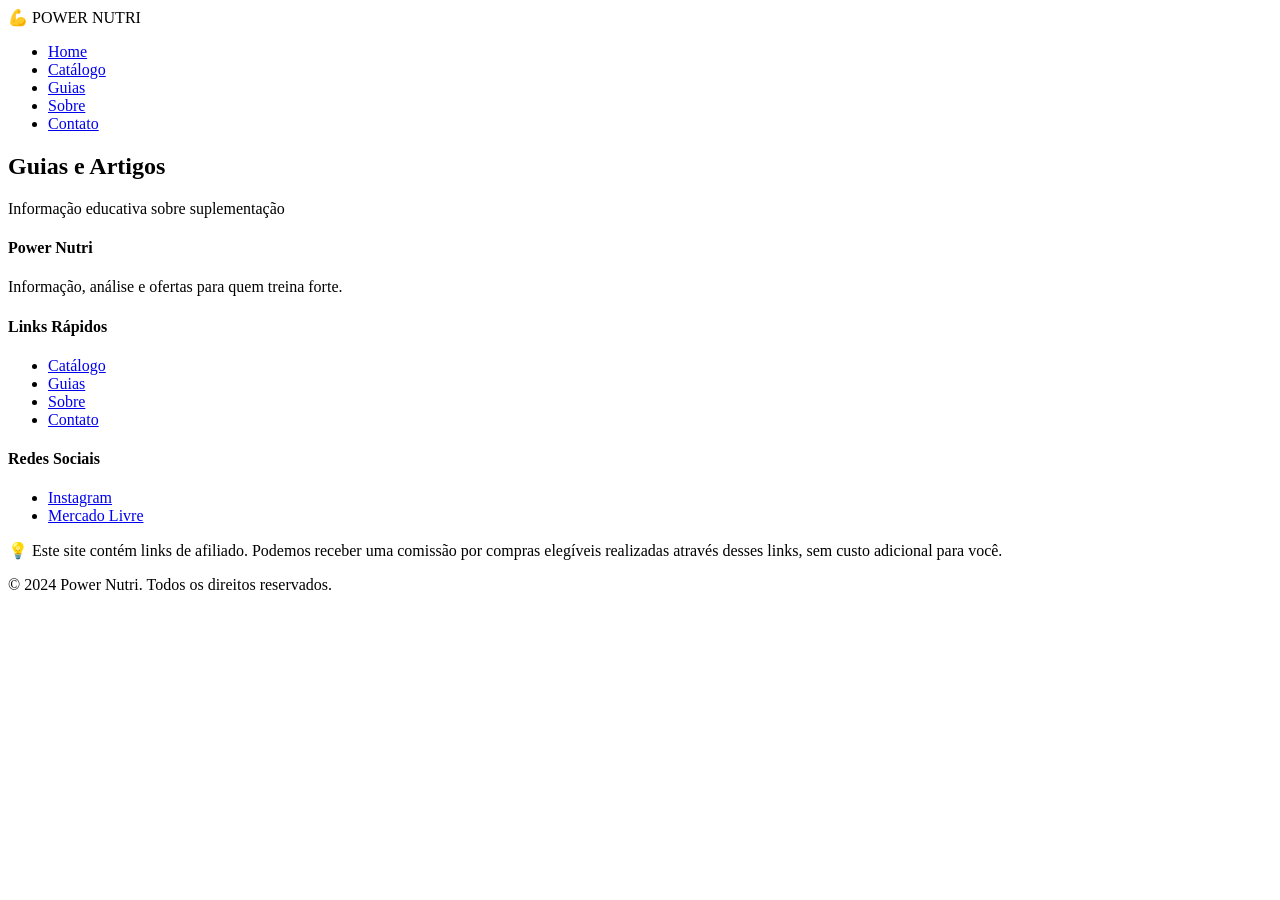
==== blog.html @ 1f54824e "Power Nutri - Segunda Versao V2" ====
<!DOCTYPE html>
<html lang="pt-BR">
<head>
    <meta charset="UTF-8">
    <meta name="viewport" content="width=device-width, initial-scale=1.0">
    <meta name="description" content="Blog Power Nutri - Guias, artigos e dicas sobre suplementação e performance.">
    <title>Blog | Power Nutri</title>
    <link rel="stylesheet" href="css/style.css">
</head>
<body>
    <!-- NAVBAR -->
    <nav class="navbar">
        <div class="nav-container">
            <div class="logo">
                <span>💪 POWER NUTRI</span>
            </div>
            
            <ul class="nav-menu">
                <li><a href="index.html">Home</a></li>
                <li><a href="catalogo.html">Catálogo</a></li>
                <li><a href="blog.html">Guias</a></li>
                <li><a href="sobre.html">Sobre</a></li>
                <li><a href="contato.html" class="btn-cta">Contato</a></li>
            </ul>
            
            <div class="hamburger" id="hamburger">
                <span></span>
                <span></span>
                <span></span>
            </div>
        </div>
    </nav>

    <!-- HEADER -->
    <section class="page-header">
        <div class="container">
            <h1>Guias e Artigos</h1>
            <p>Informação educativa sobre suplementação</p>
        </div>
    </section>

    <!-- CONTEÚDO -->
    <section class="page-content">
        <div id="artigo-completo">
            <!-- Preenchido por JavaScript -->
        </div>
    </section>

    <!-- FOOTER -->
    <footer class="footer">
        <div class="container">
            <div class="footer-content">
                <div class="footer-section">
                    <h4>Power Nutri</h4>
                    <p>Informação, análise e ofertas para quem treina forte.</p>
                </div>
                <div class="footer-section">
                    <h4>Links Rápidos</h4>
                    <ul>
                        <li><a href="catalogo.html">Catálogo</a></li>
                        <li><a href="blog.html">Guias</a></li>
                        <li><a href="sobre.html">Sobre</a></li>
                        <li><a href="contato.html">Contato</a></li>
                    </ul>
                </div>
                <div class="footer-section">
                    <h4>Redes Sociais</h4>
                    <ul>
                        <li><a href="https://instagram.com" target="_blank">Instagram</a></li>
                        <li><a href="https://mercadolivre.com.br" target="_blank">Mercado Livre</a></li>
                    </ul>
                </div>
            </div>
            
            <div class="footer-bottom">
                <p class="aviso-afiliado">💡 Este site contém links de afiliado. Podemos receber uma comissão por compras elegíveis realizadas através desses links, sem custo adicional para você.</p>
                <p>&copy; 2024 Power Nutri. Todos os direitos reservados.</p>
            </div>
        </div>
    </footer>

    <script src="js/produtos.js"></script>
    <script src="js/main.js"></script>
    <script>
        renderizarArtigoCompleto();
    </script>
</body>
</html>
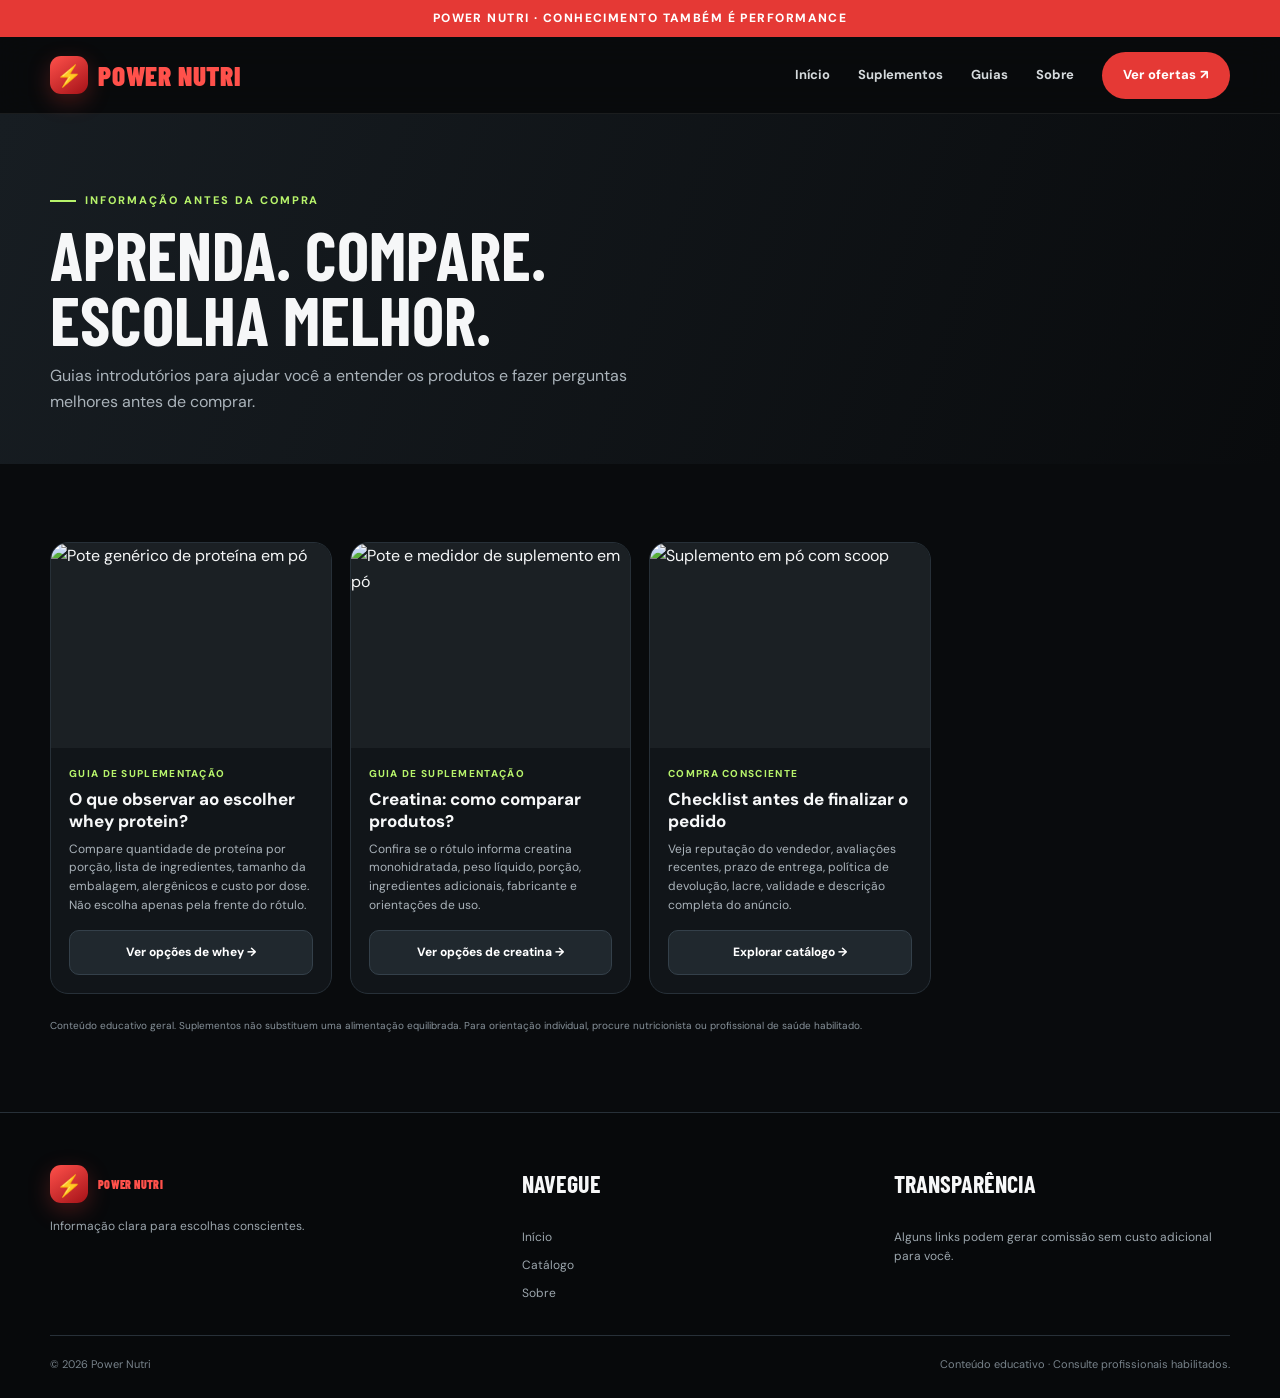
==== commit ff2494a2: "Redesign Power Nutri educational guides page" ====
--- a/blog.html
+++ b/blog.html
@@ -1,88 +1 @@
-<!DOCTYPE html>
-<html lang="pt-BR">
-<head>
-    <meta charset="UTF-8">
-    <meta name="viewport" content="width=device-width, initial-scale=1.0">
-    <meta name="description" content="Blog Power Nutri - Guias, artigos e dicas sobre suplementação e performance.">
-    <title>Blog | Power Nutri</title>
-    <link rel="stylesheet" href="css/style.css">
-</head>
-<body>
-    <!-- NAVBAR -->
-    <nav class="navbar">
-        <div class="nav-container">
-            <div class="logo">
-                <span>💪 POWER NUTRI</span>
-            </div>
-            
-            <ul class="nav-menu">
-                <li><a href="index.html">Home</a></li>
-                <li><a href="catalogo.html">Catálogo</a></li>
-                <li><a href="blog.html">Guias</a></li>
-                <li><a href="sobre.html">Sobre</a></li>
-                <li><a href="contato.html" class="btn-cta">Contato</a></li>
-            </ul>
-            
-            <div class="hamburger" id="hamburger">
-                <span></span>
-                <span></span>
-                <span></span>
-            </div>
-        </div>
-    </nav>
-
-    <!-- HEADER -->
-    <section class="page-header">
-        <div class="container">
-            <h1>Guias e Artigos</h1>
-            <p>Informação educativa sobre suplementação</p>
-        </div>
-    </section>
-
-    <!-- CONTEÚDO -->
-    <section class="page-content">
-        <div id="artigo-completo">
-            <!-- Preenchido por JavaScript -->
-        </div>
-    </section>
-
-    <!-- FOOTER -->
-    <footer class="footer">
-        <div class="container">
-            <div class="footer-content">
-                <div class="footer-section">
-                    <h4>Power Nutri</h4>
-                    <p>Informação, análise e ofertas para quem treina forte.</p>
-                </div>
-                <div class="footer-section">
-                    <h4>Links Rápidos</h4>
-                    <ul>
-                        <li><a href="catalogo.html">Catálogo</a></li>
-                        <li><a href="blog.html">Guias</a></li>
-                        <li><a href="sobre.html">Sobre</a></li>
-                        <li><a href="contato.html">Contato</a></li>
-                    </ul>
-                </div>
-                <div class="footer-section">
-                    <h4>Redes Sociais</h4>
-                    <ul>
-                        <li><a href="https://instagram.com" target="_blank">Instagram</a></li>
-                        <li><a href="https://mercadolivre.com.br" target="_blank">Mercado Livre</a></li>
-                    </ul>
-                </div>
-            </div>
-            
-            <div class="footer-bottom">
-                <p class="aviso-afiliado">💡 Este site contém links de afiliado. Podemos receber uma comissão por compras elegíveis realizadas através desses links, sem custo adicional para você.</p>
-                <p>&copy; 2024 Power Nutri. Todos os direitos reservados.</p>
-            </div>
-        </div>
-    </footer>
-
-    <script src="js/produtos.js"></script>
-    <script src="js/main.js"></script>
-    <script>
-        renderizarArtigoCompleto();
-    </script>
-</body>
-</html>
+<!doctype html><html lang="pt-BR"><head><meta charset="utf-8"><meta name="viewport" content="width=device-width,initial-scale=1"><title>Guias de Suplementação | Power Nutri</title><meta name="description" content="Conteúdo educativo para entender whey protein, creatina e escolhas conscientes de suplementos."><link rel="stylesheet" href="style.css"></head><body><div class="announcement">POWER NUTRI · CONHECIMENTO TAMBÉM É PERFORMANCE</div><header class="site-header"><div class="container nav-wrap"><a class="brand" href="index.html"><span class="brand-mark">⚡</span><span>POWER <span>NUTRI</span></span></a><button class="menu-toggle" aria-label="Abrir menu" aria-expanded="false">☰</button><nav class="nav-links"><a href="index.html">Início</a><a href="catalogo.html">Suplementos</a><a href="blog.html">Guias</a><a href="sobre.html">Sobre</a><a class="nav-cta" href="catalogo.html">Ver ofertas ↗</a></nav></div></header><main><section class="catalog-hero"><div class="container"><span class="eyebrow">Informação antes da compra</span><h1>APRENDA. COMPARE.<br>ESCOLHA MELHOR.</h1><p class="section-subtitle">Guias introdutórios para ajudar você a entender os produtos e fazer perguntas melhores antes de comprar.</p></div></section><section class="section"><div class="container"><div class="product-grid"><article class="product-card"><div class="product-photo"><img src="https://images.unsplash.com/photo-1693996045300-521e9d08cabc?auto=format&fit=crop&w=900&q=82" alt="Pote genérico de proteína em pó" loading="lazy"></div><div class="product-info"><span class="product-brand">GUIA DE SUPLEMENTAÇÃO</span><h2 class="product-name">O que observar ao escolher whey protein?</h2><p class="product-desc">Compare quantidade de proteína por porção, lista de ingredientes, tamanho da embalagem, alergênicos e custo por dose. Não escolha apenas pela frente do rótulo.</p><a class="product-cta" href="catalogo.html">Ver opções de whey →</a></div></article><article class="product-card"><div class="product-photo"><img src="https://images.unsplash.com/photo-1704650311481-a3cd10c5b3fb?auto=format&fit=crop&w=900&q=82" alt="Pote e medidor de suplemento em pó" loading="lazy"></div><div class="product-info"><span class="product-brand">GUIA DE SUPLEMENTAÇÃO</span><h2 class="product-name">Creatina: como comparar produtos?</h2><p class="product-desc">Confira se o rótulo informa creatina monohidratada, peso líquido, porção, ingredientes adicionais, fabricante e orientações de uso.</p><a class="product-cta" href="catalogo.html?categoria=creatina">Ver opções de creatina →</a></div></article><article class="product-card"><div class="product-photo"><img src="https://images.unsplash.com/photo-1704650311481-a3cd10c5b3fb?auto=format&fit=crop&w=900&q=82" alt="Suplemento em pó com scoop" loading="lazy"></div><div class="product-info"><span class="product-brand">COMPRA CONSCIENTE</span><h2 class="product-name">Checklist antes de finalizar o pedido</h2><p class="product-desc">Veja reputação do vendedor, avaliações recentes, prazo de entrega, política de devolução, lacre, validade e descrição completa do anúncio.</p><a class="product-cta" href="catalogo.html">Explorar catálogo →</a></div></article></div><p class="image-disclaimer" style="margin-top:24px">Conteúdo educativo geral. Suplementos não substituem uma alimentação equilibrada. Para orientação individual, procure nutricionista ou profissional de saúde habilitado.</p></div></section></main><footer class="footer"><div class="container"><div class="footer-grid"><div><a class="brand" href="index.html"><span class="brand-mark">⚡</span><span>POWER <span>NUTRI</span></span></a><p style="margin-top:14px">Informação clara para escolhas conscientes.</p></div><div><h3>Navegue</h3><div class="footer-links"><a href="index.html">Início</a><a href="catalogo.html">Catálogo</a><a href="sobre.html">Sobre</a></div></div><div><h3>Transparência</h3><p>Alguns links podem gerar comissão sem custo adicional para você.</p></div></div><div class="footer-bottom"><span>© 2026 Power Nutri</span><span>Conteúdo educativo · Consulte profissionais habilitados.</span></div></div></footer><script src="store.js"></script></body></html>
--- a/style.css
+++ b/style.css
@@ -0,0 +1,6 @@
+@import url('https://fonts.googleapis.com/css2?family=Barlow+Condensed:wght@600;700;800;900&family=DM+Sans:wght@400;500;600;700;800&display=swap');
+:root{--bg:#090b0d;--panel:#111519;--panel2:#171d22;--line:#273038;--text:#f6f7f8;--muted:#aab3ba;--red:#e53935;--red2:#ff514b;--green:#b7f36b;--radius:18px;--max:1180px;--shadow:0 18px 50px rgba(0,0,0,.32)}
+*{box-sizing:border-box}html{scroll-behavior:smooth}body{margin:0;background:var(--bg);color:var(--text);font-family:'DM Sans',Arial,sans-serif;line-height:1.6}a{color:inherit;text-decoration:none}img{display:block;max-width:100%}button,input{font:inherit}.container{width:min(var(--max),calc(100% - 40px));margin:auto}.announcement{background:var(--red);color:#fff;text-align:center;font-size:12px;font-weight:800;letter-spacing:.12em;text-transform:uppercase;padding:9px 16px}.site-header{position:sticky;top:0;z-index:50;background:rgba(9,11,13,.92);backdrop-filter:blur(16px);border-bottom:1px solid rgba(255,255,255,.08)}.nav-wrap{height:76px;display:flex;align-items:center;justify-content:space-between;gap:24px}.brand{display:flex;align-items:center;gap:10px;font-family:'Barlow Condensed',sans-serif;font-size:27px;font-weight:900;letter-spacing:.03em}.brand-mark{width:38px;height:38px;border-radius:11px;background:linear-gradient(145deg,var(--red2),#a51218);display:grid;place-items:center;font-size:21px;box-shadow:0 7px 22px rgba(229,57,53,.28)}.brand span:last-child{color:var(--red2)}.nav-links{display:flex;align-items:center;gap:28px;color:#d5dadd;font-size:13px;font-weight:700}.nav-links a:hover{color:var(--red2)}.nav-cta,.btn{display:inline-flex;align-items:center;justify-content:center;gap:9px;border:0;border-radius:999px;padding:13px 21px;background:var(--red);color:white;font-weight:800;font-size:13px;letter-spacing:.02em;transition:.2s;cursor:pointer}.nav-cta:hover,.btn:hover{background:var(--red2);transform:translateY(-2px);box-shadow:0 10px 28px rgba(229,57,53,.25)}.btn-outline{background:transparent;border:1px solid rgba(255,255,255,.28)}.btn-outline:hover{background:#fff;color:#101214;border-color:#fff;box-shadow:none}.menu-toggle{display:none;background:none;border:1px solid var(--line);color:white;border-radius:10px;padding:9px 12px;font-size:20px}.hero{position:relative;isolation:isolate;overflow:hidden;min-height:590px;display:flex;align-items:center;background:#0c1013}.hero:before{content:'';position:absolute;inset:0;z-index:-2;background:linear-gradient(90deg,rgba(5,7,9,.97) 0%,rgba(5,7,9,.84) 43%,rgba(5,7,9,.28) 100%),url('https://images.unsplash.com/photo-1693996045300-521e9d08cabc?auto=format&fit=crop&w=1100&q=82') center 44%/cover}.hero:after{content:'';position:absolute;z-index:-1;width:440px;height:440px;border-radius:50%;right:7%;top:8%;background:radial-gradient(circle,rgba(229,57,53,.2),transparent 68%)}.hero-inner{padding:90px 0 100px;max-width:720px}.eyebrow{display:inline-flex;align-items:center;gap:9px;color:var(--green);font-size:11px;font-weight:800;letter-spacing:.18em;text-transform:uppercase}.eyebrow:before{content:'';width:26px;height:2px;background:var(--green)}h1,h2,h3,p{margin-top:0}.hero h1{font-family:'Barlow Condensed',sans-serif;font-size:clamp(52px,8vw,90px);line-height:.91;letter-spacing:-.025em;text-transform:uppercase;margin:22px 0}.hero h1 em{font-style:normal;color:var(--red2)}.hero-copy{font-size:17px;line-height:1.7;color:#c5cbd0;max-width:560px;margin-bottom:28px}.hero-actions{display:flex;flex-wrap:wrap;gap:12px}.hero-note{margin-top:24px;color:#aeb7be;font-size:12px}.hero-note strong{color:#fff}.trust-strip{border-top:1px solid var(--line);border-bottom:1px solid var(--line);background:#0e1215}.trust-items{display:grid;grid-template-columns:repeat(3,1fr);gap:20px;padding:20px 0}.trust-item{display:flex;align-items:center;justify-content:center;gap:12px;color:#dfe3e6;font-size:13px;font-weight:700}.trust-icon{width:34px;height:34px;border-radius:50%;background:rgba(183,243,107,.1);color:var(--green);display:grid;place-items:center;font-size:17px}.section{padding:78px 0}.section-dark{background:#0e1215}.section-head{display:flex;justify-content:space-between;align-items:end;gap:24px;margin-bottom:30px}.section-kicker{color:var(--red2);font-size:11px;letter-spacing:.18em;text-transform:uppercase;font-weight:800;margin-bottom:8px}.section-title{font-family:'Barlow Condensed',sans-serif;text-transform:uppercase;font-size:clamp(34px,5vw,52px);line-height:1;margin-bottom:10px}.section-subtitle{color:var(--muted);max-width:620px;margin:0}.text-link{color:var(--green);font-size:13px;font-weight:800;white-space:nowrap}.category-grid{display:grid;grid-template-columns:repeat(4,1fr);gap:16px}.category-card{position:relative;overflow:hidden;min-height:205px;border:1px solid var(--line);border-radius:var(--radius);background:var(--panel);padding:22px;display:flex;flex-direction:column;justify-content:end;transition:.25s}.category-card:hover{transform:translateY(-5px);border-color:var(--red)}.category-card:before{content:'';position:absolute;inset:0;background:linear-gradient(0deg,rgba(4,6,8,.95),rgba(4,6,8,.12) 85%),var(--card-image) center/cover;opacity:.8;transition:.3s}.category-card:hover:before{transform:scale(1.05);opacity:1}.category-card>*{position:relative}.category-icon{font-size:26px;margin-bottom:10px}.category-card h3{font-family:'Barlow Condensed',sans-serif;font-size:26px;text-transform:uppercase;margin:0 0 4px}.category-card p{color:#c0c7cc;font-size:12px;margin:0}.product-grid{display:grid;grid-template-columns:repeat(4,1fr);gap:18px}.product-card{background:var(--panel);border:1px solid var(--line);border-radius:var(--radius);overflow:hidden;display:flex;flex-direction:column;transition:.25s}.product-card:hover{transform:translateY(-5px);border-color:rgba(229,57,53,.75);box-shadow:var(--shadow)}.product-photo{height:205px;position:relative;overflow:hidden;background:#1b2024}.product-photo img{width:100%;height:100%;object-fit:cover;transition:transform .45s}.product-card:hover .product-photo img{transform:scale(1.05)}.photo-tag{position:absolute;left:12px;top:12px;background:rgba(8,10,12,.82);border:1px solid rgba(255,255,255,.15);padding:5px 9px;border-radius:99px;font-size:10px;font-weight:800;text-transform:uppercase;letter-spacing:.08em}.product-info{padding:18px;display:flex;flex-direction:column;flex:1}.product-brand{color:var(--green);font-size:10px;font-weight:800;letter-spacing:.13em;text-transform:uppercase;margin-bottom:7px}.product-name{font-size:17px;line-height:1.25;font-weight:800;margin-bottom:8px}.product-desc{color:var(--muted);font-size:12px;line-height:1.55;margin-bottom:16px;flex:1}.product-cta{display:flex;justify-content:center;align-items:center;gap:8px;background:#20282e;color:white;border:1px solid #34404a;border-radius:10px;padding:12px;font-size:12px;font-weight:800;transition:.2s}.product-cta:hover{background:var(--red);border-color:var(--red)}.image-disclaimer{font-size:10px;color:#87929a;margin:10px 0 0}.promo-panel{display:grid;grid-template-columns:1.1fr .9fr;gap:28px;align-items:center;padding:38px;border-radius:24px;border:1px solid rgba(229,57,53,.35);background:radial-gradient(circle at 85% 15%,rgba(229,57,53,.22),transparent 36%),linear-gradient(135deg,#191e22,#0d1114)}.promo-panel h2{font-family:'Barlow Condensed',sans-serif;font-size:clamp(36px,5vw,56px);line-height:.98;text-transform:uppercase;margin:10px 0 14px}.promo-panel p{color:#c0c8ce;max-width:520px}.promo-art{height:245px;border-radius:18px;overflow:hidden}.promo-art img{width:100%;height:100%;object-fit:cover}.steps-grid{display:grid;grid-template-columns:repeat(3,1fr);gap:18px}.step-card{padding:25px;background:var(--panel);border:1px solid var(--line);border-radius:var(--radius)}.step-number{font-family:'Barlow Condensed',sans-serif;font-size:40px;color:var(--red2);line-height:1;margin-bottom:18px}.step-card h3{font-size:16px;margin-bottom:8px}.step-card p{font-size:13px;color:var(--muted);margin:0}.faq{max-width:850px;margin:0 auto}.faq details{background:var(--panel);border:1px solid var(--line);border-radius:13px;margin:10px 0;padding:18px 20px}.faq summary{cursor:pointer;font-weight:800;font-size:14px}.faq details p{color:var(--muted);font-size:13px;margin:12px 0 0}.footer{background:#07090b;border-top:1px solid var(--line);padding:52px 0 24px}.footer-grid{display:grid;grid-template-columns:1.3fr 1fr 1fr;gap:35px}.footer h3{font-family:'Barlow Condensed',sans-serif;font-size:24px;text-transform:uppercase}.footer p,.footer a{color:#9ca6ad;font-size:12px}.footer-links{display:grid;gap:9px}.footer a:hover{color:white}.footer-bottom{border-top:1px solid var(--line);margin-top:32px;padding-top:20px;display:flex;justify-content:space-between;gap:18px;flex-wrap:wrap;color:#78838b;font-size:11px}.catalog-hero{padding:70px 0 50px;background:linear-gradient(110deg,#171d22,#090b0d)}.catalog-hero h1{font-family:'Barlow Condensed',sans-serif;font-size:clamp(42px,6vw,68px);text-transform:uppercase;line-height:.95;margin:12px 0}.catalog-tools{display:flex;gap:12px;flex-wrap:wrap;align-items:center;margin:28px 0}.search-box{flex:1;min-width:220px;background:#141a1f;border:1px solid var(--line);border-radius:12px;color:white;padding:13px 16px;outline:none}.search-box:focus{border-color:var(--red2)}.filter-list{display:flex;flex-wrap:wrap;gap:8px}.filter-btn{border:1px solid var(--line);background:#141a1f;color:#d5dadd;border-radius:99px;padding:10px 15px;font-size:11px;font-weight:800;cursor:pointer}.filter-btn.active,.filter-btn:hover{background:var(--red);border-color:var(--red);color:white}.empty-state{grid-column:1/-1;text-align:center;color:var(--muted);padding:50px}.mobile-only{display:none}
+@media(max-width:950px){.category-grid,.product-grid{grid-template-columns:repeat(2,1fr)}.hero{min-height:540px}.promo-panel{grid-template-columns:1fr}.promo-art{height:220px}}
+@media(max-width:700px){.container{width:min(var(--max),calc(100% - 30px))}.nav-wrap{height:66px}.menu-toggle{display:block}.nav-links{display:none;position:absolute;top:66px;left:0;right:0;padding:18px 20px 22px;background:#0d1114;border-bottom:1px solid var(--line);flex-direction:column;align-items:stretch;gap:0}.nav-links.open{display:flex}.nav-links a{padding:12px 5px;border-bottom:1px solid rgba(255,255,255,.06)}.nav-cta{margin-top:10px}.hero{min-height:570px}.hero:before{background:linear-gradient(90deg,rgba(5,7,9,.94),rgba(5,7,9,.68)),url('https://images.unsplash.com/photo-1693996045300-521e9d08cabc?auto=format&fit=crop&w=1100&q=82') center/cover}.hero-inner{padding:70px 0}.hero-copy{font-size:15px}.trust-items{grid-template-columns:1fr;gap:12px;padding:16px 0}.trust-item{justify-content:flex-start}.section{padding:58px 0}.section-head{display:block}.section-head .text-link{display:inline-block;margin-top:15px}.category-grid{grid-template-columns:repeat(2,1fr);gap:10px}.category-card{min-height:170px;padding:15px}.category-card h3{font-size:21px}.product-grid{grid-template-columns:repeat(2,minmax(0,1fr));gap:10px}.product-photo{height:150px}.product-info{padding:13px}.product-name{font-size:14px}.product-desc{font-size:11px}.product-cta{padding:10px 8px;font-size:10px}.steps-grid{grid-template-columns:1fr}.promo-panel{padding:24px}.promo-art{height:180px}.footer-grid{grid-template-columns:1fr;gap:24px}.footer-bottom{display:block}.footer-bottom span{display:block;margin-top:8px}}
+@media(max-width:380px){.product-grid{grid-template-columns:1fr}.product-photo{height:210px}.category-card{min-height:150px}.category-card h3{font-size:19px}}
